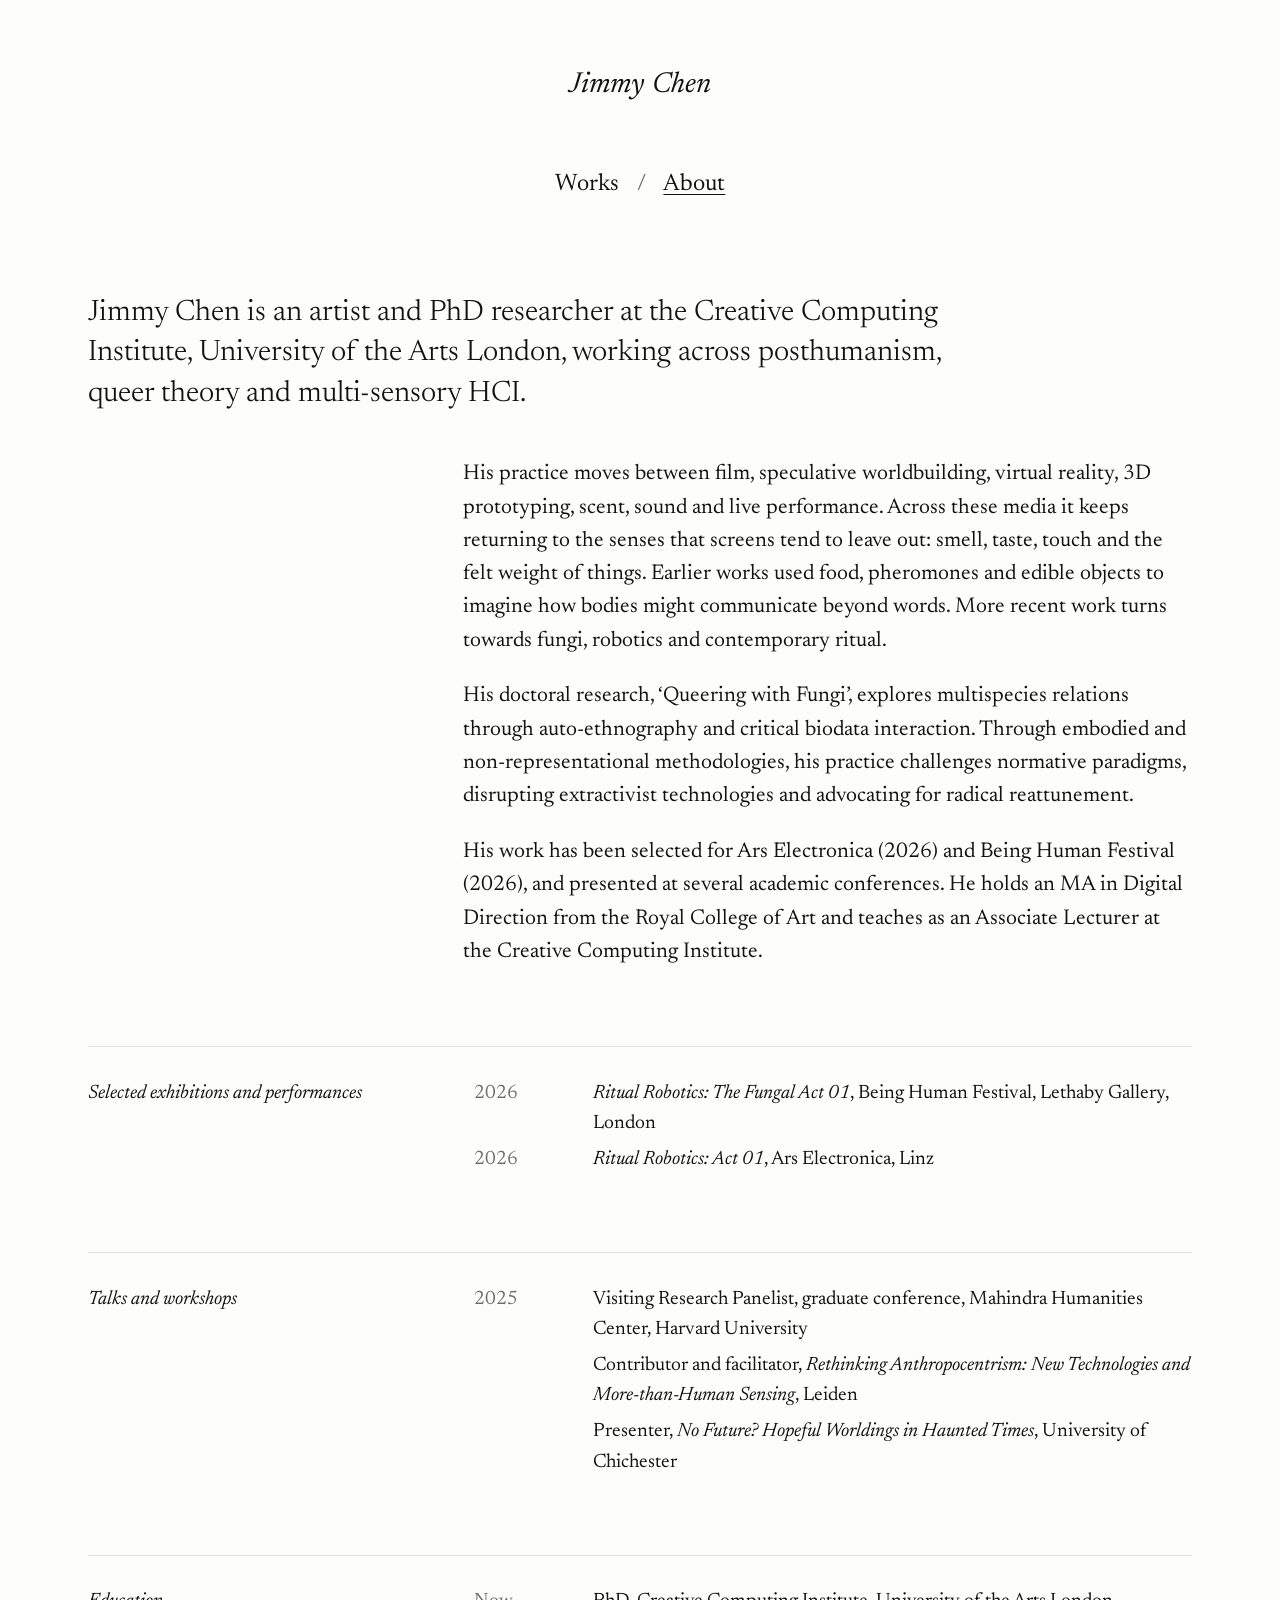
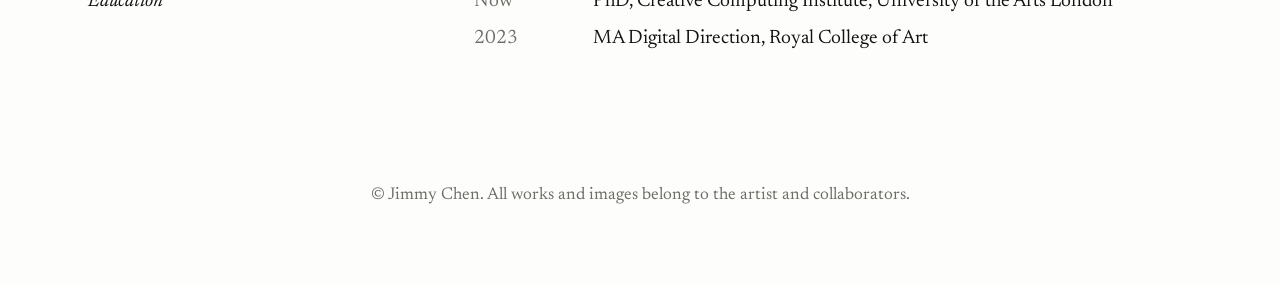
==== about/index.html @ 6575b7d4 "Build portfolio site: works index, seven project pages, About Static site generated from content.py " ====
<!doctype html>
<html lang="en">
<head>
<meta charset="utf-8">
<meta name="viewport" content="width=device-width, initial-scale=1">
<title>About | Jimmy Chen</title>
<meta name="description" content="Jimmy Chen is an artist and PhD researcher at the Creative Computing Institute, University of the Arts London, working across posthumanism, queer theory and multi-sensory HCI.">
<meta property="og:title" content="About | Jimmy Chen">
<meta property="og:description" content="Jimmy Chen is an artist and PhD researcher at the Creative Computing Institute, University of the Arts London, working across posthumanism, queer theory and multi-sensory HCI.">
<link rel="preload" href="../assets/fonts/newsreader-roman.woff2" as="font" type="font/woff2" crossorigin>
<link rel="preload" href="../assets/fonts/newsreader-italic.woff2" as="font" type="font/woff2" crossorigin>
<link rel="stylesheet" href="../assets/css/style.css">
</head>
<body>
<a class="skip" href="#main">Skip to content</a>
<header class="masthead">
<p class="masthead__name"><a href="../">Jimmy Chen</a></p>
<nav aria-label="Main"><ul><li><a href="../">Works</a></li><li><a href="../about/" aria-current="page">About</a></li></ul></nav>
</header>
<main id="main">
<article class="about"><h1 class="skip">About</h1><p class="about__lede">Jimmy Chen is an artist and PhD researcher at the Creative Computing Institute, University of the Arts London, working across posthumanism, queer theory and multi-sensory HCI.</p><div class="prose"><p>His practice moves between film, speculative worldbuilding, virtual reality, 3D prototyping, scent, sound and live performance. Across these media it keeps returning to the senses that screens tend to leave out: smell, taste, touch and the felt weight of things. Earlier works used food, pheromones and edible objects to imagine how bodies might communicate beyond words. More recent work turns towards fungi, robotics and contemporary ritual.</p><p>His doctoral research, &lsquo;Queering with Fungi&rsquo;, explores multispecies relations through auto-ethnography and critical biodata interaction. Through embodied and non-representational methodologies, his practice challenges normative paradigms, disrupting extractivist technologies and advocating for radical reattunement.</p><p>His work has been selected for Ars Electronica (2026) and Being Human Festival (2026), and presented at several academic conferences. He holds an MA in Digital Direction from the Royal College of Art and teaches as an Associate Lecturer at the Creative Computing Institute.</p></div><section class="colophon"><h2>Selected exhibitions and performances</h2><dl><dt>2026</dt><dd><em>Ritual Robotics: The Fungal Act 01</em>, Being Human Festival, Lethaby Gallery, London</dd><dt>2026</dt><dd><em>Ritual Robotics: Act 01</em>, Ars Electronica, Linz</dd></dl></section><section class="colophon"><h2>Talks and workshops</h2><dl><dt>2025</dt><dd>Visiting Research Panelist, graduate conference, Mahindra Humanities Center, Harvard University</dd><dt></dt><dd>Contributor and facilitator, <em>Rethinking Anthropocentrism: New Technologies and More-than-Human Sensing</em>, Leiden</dd><dt></dt><dd>Presenter, <em>No Future? Hopeful Worldings in Haunted Times</em>, University of Chichester</dd></dl></section><section class="colophon"><h2>Education</h2><dl><dt>Now</dt><dd>PhD, Creative Computing Institute, University of the Arts London</dd><dt>2023</dt><dd>MA Digital Direction, Royal College of Art</dd></dl></section></article>
</main>
<footer class="foot"><p>&copy; Jimmy Chen. All works and images belong to the artist and collaborators.</p></footer>
</body>
</html>
---- assets/css/style.css ----
/* Jimmy Chen — portfolio
   One typeface (Newsreader), near-white paper, the works carry the colour. */

@font-face {
  font-family: "Newsreader";
  src: url("../fonts/newsreader-roman.woff2") format("woff2");
  font-weight: 200 800;
  font-style: normal;
  font-display: swap;
  unicode-range: U+0000-00FF, U+0131, U+0152-0153, U+02BB-02BC, U+02C6, U+02DA, U+02DC, U+0304, U+0308, U+0329,
    U+2000-206F, U+20AC, U+2122, U+2191, U+2193, U+2212, U+2215, U+FEFF, U+FFFD;
}
@font-face {
  font-family: "Newsreader";
  src: url("../fonts/newsreader-italic.woff2") format("woff2");
  font-weight: 200 800;
  font-style: italic;
  font-display: swap;
  unicode-range: U+0000-00FF, U+0131, U+0152-0153, U+02BB-02BC, U+02C6, U+02DA, U+02DC, U+0304, U+0308, U+0329,
    U+2000-206F, U+20AC, U+2122, U+2191, U+2193, U+2212, U+2215, U+FEFF, U+FFFD;
}
@font-face {
  font-family: "Newsreader";
  src: url("../fonts/newsreader-roman-ext.woff2") format("woff2");
  font-weight: 200 800;
  font-style: normal;
  font-display: swap;
  unicode-range: U+0100-02BA, U+02BD-02C5, U+02C7-02CC, U+02CE-02D7, U+02DD-02FF, U+1E00-1E9F, U+1EF2-1EFF, U+2020,
    U+20A0-20AB, U+20AD-20C0, U+2113, U+2C60-2C7F, U+A720-A7FF;
}
@font-face {
  font-family: "Newsreader";
  src: url("../fonts/newsreader-italic-ext.woff2") format("woff2");
  font-weight: 200 800;
  font-style: italic;
  font-display: swap;
  unicode-range: U+0100-02BA, U+02BD-02C5, U+02C7-02CC, U+02CE-02D7, U+02DD-02FF, U+1E00-1E9F, U+1EF2-1EFF, U+2020,
    U+20A0-20AB, U+20AD-20C0, U+2113, U+2C60-2C7F, U+A720-A7FF;
}

:root {
  --paper: #fdfdfb;
  --ink: #121212;
  --quiet: #6d6d68;
  --hairline: #e3e3de;
  --spore: #2f46b0; /* the blue of an indigo milk cap; used only for hover and focus */

  --serif: "Newsreader", "Iowan Old Style", "Palatino Linotype", Georgia, serif;
  --gutter: clamp(1.25rem, 5vw, 5.5rem);
  --page: 92rem;
  --gap: clamp(1rem, 2.2vw, 2.25rem);
}

*,
*::before,
*::after {
  box-sizing: border-box;
}

html {
  font-size: clamp(17px, 0.42vw + 14.5px, 21px);
  -webkit-text-size-adjust: 100%;
  scroll-behavior: smooth;
}

body {
  margin: 0;
  background: var(--paper);
  color: var(--ink);
  font-family: var(--serif);
  font-optical-sizing: auto;
  font-weight: 400;
  line-height: 1.55;
  font-variant-numeric: oldstyle-nums;
  text-rendering: optimizeLegibility;
  -webkit-font-smoothing: antialiased;
}

img,
video,
iframe {
  display: block;
  max-width: 100%;
}

img {
  height: auto;
  background: #f1f1ed;
}

a {
  color: inherit;
  text-decoration-thickness: 0.045em;
  text-underline-offset: 0.18em;
}

a:hover {
  color: var(--spore);
}

a:focus-visible {
  outline: 2px solid var(--spore);
  outline-offset: 4px;
  border-radius: 1px;
}

.skip {
  position: absolute;
  left: -999rem;
}
.skip:focus {
  left: 1rem;
  top: 1rem;
  background: var(--paper);
  padding: 0.4rem 0.8rem;
  z-index: 10;
}

/* ---------- Masthead ---------- */

.masthead {
  text-align: center;
  padding: clamp(2.25rem, 5vw, 3.75rem) var(--gutter) 0;
}

.masthead__name {
  margin: 0;
  font-size: 1.45rem;
  font-style: italic;
  font-weight: 400;
  letter-spacing: 0.005em;
}

.masthead__name a,
.masthead nav a {
  text-decoration: none;
}

.masthead nav {
  margin-top: clamp(1.75rem, 4.5vw, 3.25rem);
  font-size: 1.2rem;
}

.masthead nav ul {
  display: flex;
  flex-wrap: wrap;
  justify-content: center;
  gap: 0.2rem 0;
  list-style: none;
  margin: 0;
  padding: 0;
}

.masthead nav li + li::before {
  content: "/";
  margin: 0 0.75em;
  color: var(--quiet);
}

.masthead nav a:hover,
.masthead nav a[aria-current] {
  text-decoration: underline;
  text-decoration-thickness: 0.045em;
}

/* ---------- Works index ---------- */

.works {
  list-style: none;
  display: grid;
  grid-template-columns: repeat(3, minmax(0, 1fr));
  align-items: start;
  gap: clamp(3.5rem, 6vw, 6rem) clamp(2rem, 4.6vw, 5rem);
  max-width: var(--page);
  margin: clamp(3.5rem, 7vw, 6.5rem) auto 0;
  padding: 0 calc(var(--gutter) * 1.4);
}

.work a {
  display: block;
  text-decoration: none;
  text-align: center;
}

.work img {
  width: 100%;
}

.work__title {
  margin: 1.9rem 0 0;
  font-size: 1.4rem;
  font-style: italic;
  font-weight: 400;
  line-height: 1.25;
  text-wrap: balance;
}

.work a:hover .work__title {
  text-decoration: underline;
  text-decoration-thickness: 0.045em;
  text-underline-offset: 0.18em;
}

.work__year {
  margin: 1.5rem 0 0;
  font-size: 0.95rem;
}

.work__summary {
  margin: 0.1rem auto 0;
  max-width: 30em;
  font-size: 0.95rem;
  line-height: 1.45;
  color: var(--ink);
  text-wrap: balance;
}

.work a:hover .work__year,
.work a:hover .work__summary {
  color: var(--ink);
}

/* ---------- Project page ---------- */

.piece {
  max-width: var(--page);
  margin: 0 auto;
  padding: 0 var(--gutter);
}

.piece__head {
  text-align: center;
  margin: clamp(3.5rem, 7vw, 6rem) auto clamp(2.5rem, 5vw, 4.25rem);
  max-width: 46rem;
}

.piece__title {
  margin: 0;
  font-size: clamp(2.1rem, 4.6vw, 3.6rem);
  font-style: italic;
  font-weight: 350;
  line-height: 1.08;
  letter-spacing: -0.012em;
  text-wrap: balance;
}

.piece__meta {
  margin: 1.4rem 0 0;
  font-size: 1rem;
}

.piece__meta span {
  display: block;
}

.piece__meta .where {
  color: var(--quiet);
}

.block {
  margin: 0 0 clamp(3rem, 6.5vw, 6rem);
}

.block figure,
figure.block {
  margin-left: 0;
  margin-right: 0;
}

.block figure {
  margin: 0;
}

.block img {
  width: 100%;
}

figcaption {
  margin-top: 0.65rem;
  font-size: 0.86rem;
  line-height: 1.4;
  color: var(--quiet);
}

.prose {
  max-width: 35em;
  font-size: 1.08rem;
}

.prose p {
  margin: 0 0 1.05em;
  hanging-punctuation: first;
}

.prose p:last-child {
  margin-bottom: 0;
}

/* image hung to the right two thirds, text tucked beneath it */
.block--right > figure,
.block--right > .prose,
.block--inset > .prose {
  margin-left: 34%;
}

.block--right > .prose {
  margin-top: clamp(2rem, 4vw, 3.5rem);
  padding-left: 1.5%;
}

.block--left > figure {
  margin-right: 34%;
}

.block--center > figure {
  width: min(100%, 44rem);
  margin-inline: auto;
}

.block--center > .prose,
.prose--center {
  margin-inline: auto;
}

/* image and text side by side */
.block--split {
  display: grid;
  grid-template-columns: minmax(0, var(--img, 62fr)) minmax(0, var(--txt, 38fr));
  gap: clamp(1.75rem, 4vw, 4rem);
  align-items: start;
}

.block--split.flip > figure {
  order: 2;
}

.block--split.flip {
  grid-template-columns: minmax(0, var(--txt, 38fr)) minmax(0, var(--img, 62fr));
}

/* a run of images sharing one height */
.block--row {
  display: flex;
  gap: var(--gap);
  align-items: flex-start;
}

.block--row + .block--row.tight,
.tight {
  margin-top: calc(var(--gap) - clamp(3rem, 6.5vw, 6rem));
}

/* video */
.frame {
  position: relative;
  aspect-ratio: 16 / 9;
  background: #0d0d0d;
}

.frame iframe {
  position: absolute;
  inset: 0;
  width: 100%;
  height: 100%;
  border: 0;
}

.block--videos {
  display: grid;
  grid-template-columns: repeat(auto-fit, minmax(min(100%, 22rem), 1fr));
  gap: var(--gap);
}

.block--videos:has(> figure:only-child) {
  max-width: 54rem;
  margin-inline: auto;
}

/* credits and links */
.colophon {
  display: grid;
  grid-template-columns: 34% minmax(0, 1fr);
  border-top: 1px solid var(--hairline);
  padding-top: 1.6rem;
  font-size: 0.98rem;
}

.colophon h2 {
  margin: 0;
  font-size: inherit;
  font-style: italic;
  font-weight: 400;
}

.colophon dl {
  margin: 0;
  padding-left: 1.5%;
  display: grid;
  grid-template-columns: minmax(9rem, 16rem) minmax(0, 1fr);
  gap: 0.3rem 1.5rem;
}

.colophon dt {
  color: var(--quiet);
}

.colophon dd {
  margin: 0;
}

.colophon ul {
  list-style: none;
  margin: 0;
  padding: 0 0 0 1.5%;
}

.colophon li + li {
  margin-top: 0.3rem;
}

.colophon + .colophon {
  margin-top: -3.2rem;
}

.pager {
  display: flex;
  justify-content: space-between;
  gap: 2rem;
  border-top: 1px solid var(--hairline);
  margin: clamp(4rem, 8vw, 7rem) 0 0;
  padding-top: 1.6rem;
  font-size: 1.05rem;
}

.pager a {
  text-decoration: none;
  max-width: 46%;
}

.pager a:hover em {
  text-decoration: underline;
  text-decoration-thickness: 0.045em;
}

.pager small {
  display: block;
  font-size: 0.86rem;
  color: var(--quiet);
}

.pager .next {
  text-align: right;
  margin-left: auto;
}

/* ---------- About ---------- */

.about {
  max-width: 62rem;
  margin: clamp(3.5rem, 7vw, 6rem) auto 0;
  padding: 0 var(--gutter);
}

.about__lede {
  font-size: clamp(1.35rem, 2.3vw, 1.75rem);
  line-height: 1.38;
  font-weight: 350;
  margin: 0 0 2.2rem;
  max-width: 30em;
  text-wrap: pretty;
}

.about .prose {
  margin-left: 34%;
  max-width: none;
}

.about .prose p {
  max-width: 35em;
}

.about .colophon {
  margin-top: clamp(3rem, 6vw, 4.5rem);
}

.about .colophon dl {
  grid-template-columns: 4.5rem minmax(0, 1fr);
}

/* ---------- Footer ---------- */

.foot {
  max-width: var(--page);
  margin: clamp(5rem, 10vw, 9rem) auto 0;
  padding: 0 var(--gutter) 3rem;
  text-align: center;
  font-size: 0.86rem;
  color: var(--quiet);
}

.foot a {
  text-decoration: none;
}

/* ---------- Smaller screens ---------- */

@media (max-width: 62rem) {
  .works {
    grid-template-columns: repeat(2, minmax(0, 1fr));
    padding: 0 var(--gutter);
  }
}

@media (max-width: 46rem) {
  .works {
    grid-template-columns: minmax(0, 1fr);
  }

  .block--right > figure,
  .block--right > .prose,
  .block--inset > .prose,
  .about .prose {
    margin-left: 0;
    padding-left: 0;
  }

  .block--left > figure {
    margin-right: 0;
  }

  .block--split,
  .block--split.flip {
    grid-template-columns: minmax(0, 1fr);
  }

  .block--split.flip > figure {
    order: 0;
  }

  .block--row {
    flex-wrap: wrap;
  }

  .block--row > figure {
    flex: 1 1 100% !important;
  }

  .block--row.keep {
    flex-wrap: nowrap;
  }

  .block--row.keep > figure {
    flex: var(--ar) 1 0% !important;
  }

  .colophon,
  .colophon dl {
    grid-template-columns: minmax(0, 1fr);
  }

  .colophon dl,
  .colophon ul {
    padding-left: 0;
    margin-top: 0.8rem;
  }

  .colophon dd {
    margin-bottom: 0.5rem;
  }

  .about .colophon dl {
    grid-template-columns: 4rem minmax(0, 1fr);
  }
}

@media (prefers-reduced-motion: reduce) {
  html {
    scroll-behavior: auto;
  }
}

@media print {
  .masthead nav,
  .pager,
  .frame {
    display: none;
  }
}
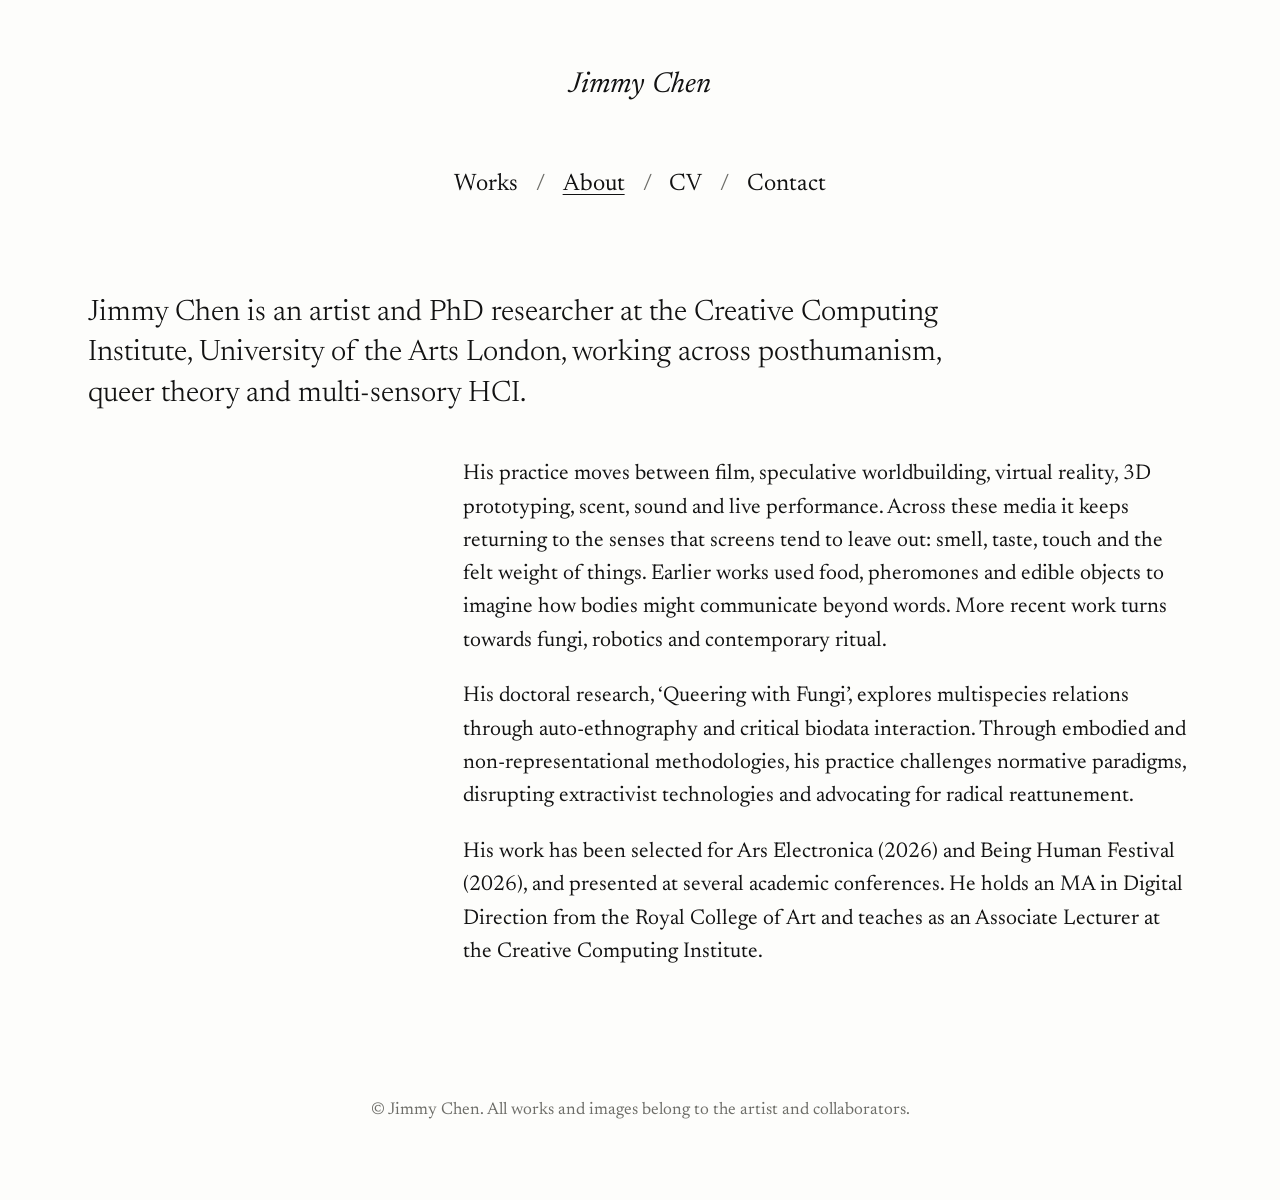
==== commit 73bcb636: "Add CV and Contact pages, speed up image and video loading - New CV and Contact pages; About keeps t" ====
--- a/about/index.html
+++ b/about/index.html
@@ -15,11 +15,12 @@
 <a class="skip" href="#main">Skip to content</a>
 <header class="masthead">
 <p class="masthead__name"><a href="../">Jimmy Chen</a></p>
-<nav aria-label="Main"><ul><li><a href="../">Works</a></li><li><a href="../about/" aria-current="page">About</a></li></ul></nav>
+<nav aria-label="Main"><ul><li><a href="../">Works</a></li><li><a href="../about/" aria-current="page">About</a></li><li><a href="../cv/">CV</a></li><li><a href="../contact/">Contact</a></li></ul></nav>
 </header>
 <main id="main">
-<article class="about"><h1 class="skip">About</h1><p class="about__lede">Jimmy Chen is an artist and PhD researcher at the Creative Computing Institute, University of the Arts London, working across posthumanism, queer theory and multi-sensory HCI.</p><div class="prose"><p>His practice moves between film, speculative worldbuilding, virtual reality, 3D prototyping, scent, sound and live performance. Across these media it keeps returning to the senses that screens tend to leave out: smell, taste, touch and the felt weight of things. Earlier works used food, pheromones and edible objects to imagine how bodies might communicate beyond words. More recent work turns towards fungi, robotics and contemporary ritual.</p><p>His doctoral research, &lsquo;Queering with Fungi&rsquo;, explores multispecies relations through auto-ethnography and critical biodata interaction. Through embodied and non-representational methodologies, his practice challenges normative paradigms, disrupting extractivist technologies and advocating for radical reattunement.</p><p>His work has been selected for Ars Electronica (2026) and Being Human Festival (2026), and presented at several academic conferences. He holds an MA in Digital Direction from the Royal College of Art and teaches as an Associate Lecturer at the Creative Computing Institute.</p></div><section class="colophon"><h2>Selected exhibitions and performances</h2><dl><dt>2026</dt><dd><em>Ritual Robotics: The Fungal Act 01</em>, Being Human Festival, Lethaby Gallery, London</dd><dt>2026</dt><dd><em>Ritual Robotics: Act 01</em>, Ars Electronica, Linz</dd></dl></section><section class="colophon"><h2>Talks and workshops</h2><dl><dt>2025</dt><dd>Visiting Research Panelist, graduate conference, Mahindra Humanities Center, Harvard University</dd><dt></dt><dd>Contributor and facilitator, <em>Rethinking Anthropocentrism: New Technologies and More-than-Human Sensing</em>, Leiden</dd><dt></dt><dd>Presenter, <em>No Future? Hopeful Worldings in Haunted Times</em>, University of Chichester</dd></dl></section><section class="colophon"><h2>Education</h2><dl><dt>Now</dt><dd>PhD, Creative Computing Institute, University of the Arts London</dd><dt>2023</dt><dd>MA Digital Direction, Royal College of Art</dd></dl></section></article>
+<article class="about"><h1 class="skip">About</h1><p class="about__lede">Jimmy Chen is an artist and PhD researcher at the Creative Computing Institute, University of the Arts London, working across posthumanism, queer theory and multi-sensory HCI.</p><div class="prose"><p>His practice moves between film, speculative worldbuilding, virtual reality, 3D prototyping, scent, sound and live performance. Across these media it keeps returning to the senses that screens tend to leave out: smell, taste, touch and the felt weight of things. Earlier works used food, pheromones and edible objects to imagine how bodies might communicate beyond words. More recent work turns towards fungi, robotics and contemporary ritual.</p><p>His doctoral research, &lsquo;Queering with Fungi&rsquo;, explores multispecies relations through auto-ethnography and critical biodata interaction. Through embodied and non-representational methodologies, his practice challenges normative paradigms, disrupting extractivist technologies and advocating for radical reattunement.</p><p>His work has been selected for Ars Electronica (2026) and Being Human Festival (2026), and presented at several academic conferences. He holds an MA in Digital Direction from the Royal College of Art and teaches as an Associate Lecturer at the Creative Computing Institute.</p></div></article>
 </main>
 <footer class="foot"><p>&copy; Jimmy Chen. All works and images belong to the artist and collaborators.</p></footer>
+
 </body>
 </html>
--- a/assets/css/style.css
+++ b/assets/css/style.css
@@ -586,3 +586,139 @@
     display: none;
   }
 }
+
+/* ---------- Video poster: the player only loads when asked ---------- */
+
+.play {
+  position: absolute;
+  inset: 0;
+  display: block;
+}
+
+.play img {
+  width: 100%;
+  height: 100%;
+  object-fit: cover;
+  background: #0d0d0d;
+}
+
+.play__btn {
+  position: absolute;
+  left: 50%;
+  top: 50%;
+  width: 4.4rem;
+  height: 4.4rem;
+  margin: -2.2rem 0 0 -2.2rem;
+  border-radius: 50%;
+  background: var(--paper);
+  transition: transform 0.15s ease;
+}
+
+.play__btn::after {
+  content: "";
+  position: absolute;
+  left: 53%;
+  top: 50%;
+  transform: translate(-50%, -50%);
+  border-style: solid;
+  border-width: 0.7rem 0 0.7rem 1.15rem;
+  border-color: transparent transparent transparent var(--ink);
+}
+
+.play:hover .play__btn,
+.play:focus-visible .play__btn {
+  transform: scale(1.08);
+}
+
+/* ---------- CV and contact ---------- */
+
+.cv .about__lede {
+  font-style: italic;
+  margin-bottom: 0;
+}
+
+.cv .colophon {
+  margin-top: clamp(2rem, 4vw, 3rem);
+}
+
+.cv .colophon dl {
+  grid-template-columns: 6.2rem minmax(0, 1fr);
+  gap: 0.55rem 1.5rem;
+}
+
+.cv dd {
+  max-width: 36em;
+}
+
+.contact__list {
+  margin: 0 0 0 34%;
+  display: grid;
+  grid-template-columns: 6.2rem minmax(0, 1fr);
+  gap: 0.5rem 1.5rem;
+  font-size: 1.08rem;
+}
+
+.contact__list dt {
+  color: var(--quiet);
+}
+
+.contact__list dd {
+  margin: 0;
+}
+
+/* ---------- Research ---------- */
+
+.piece__sub {
+  margin: 0.9rem auto 0;
+  max-width: 30em;
+  font-size: clamp(1.1rem, 1.7vw, 1.35rem);
+  line-height: 1.35;
+  text-wrap: balance;
+}
+
+.block__head {
+  margin: 0 0 1.1rem 34%;
+  font-size: 1.35rem;
+  font-style: italic;
+  font-weight: 400;
+  line-height: 1.25;
+}
+
+.refs ul {
+  font-size: 0.9rem;
+  line-height: 1.45;
+}
+
+.refs li {
+  padding-left: 1.6em;
+  text-indent: -1.6em;
+  max-width: 44em;
+}
+
+@media (max-width: 46rem) {
+  .contact__list,
+  .block__head {
+    margin-left: 0;
+  }
+
+  .cv .colophon dl,
+  .contact__list {
+    grid-template-columns: 5.4rem minmax(0, 1fr);
+  }
+}
+
+@media (prefers-reduced-motion: reduce) {
+  .play__btn {
+    transition: none;
+  }
+}
+
+@media (max-width: 30rem) {
+  .masthead nav {
+    font-size: 1.02rem;
+  }
+
+  .masthead nav li + li::before {
+    margin: 0 0.45em;
+  }
+}
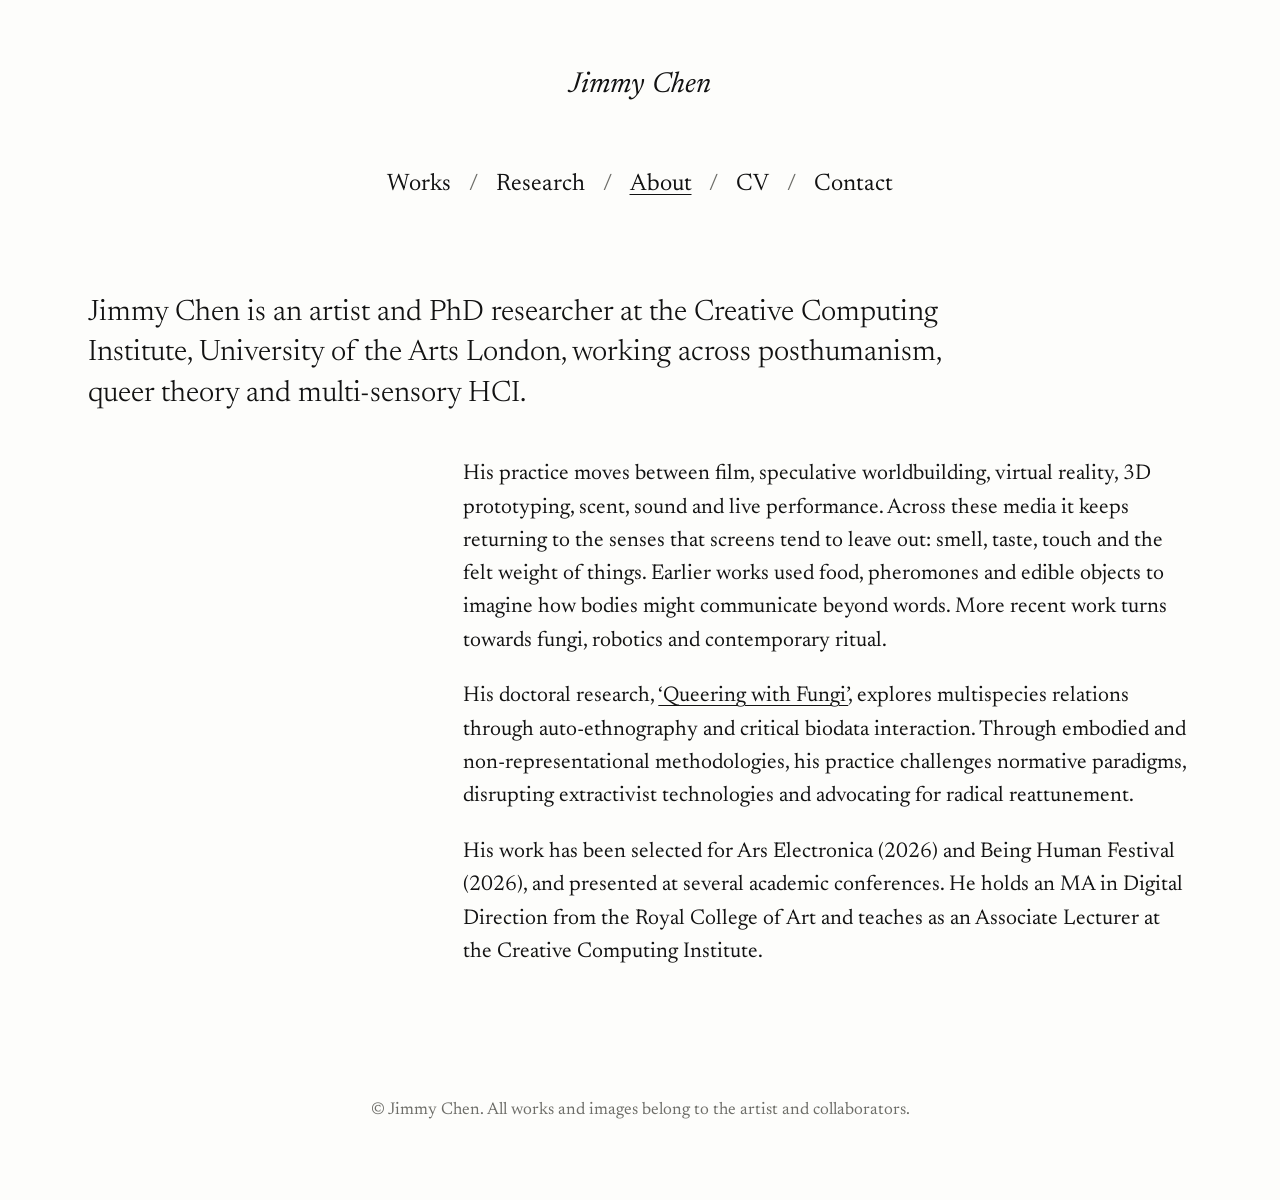
==== commit 78f4e970: "Add Research page: Queering with Fungi Overview of the PhD research with images from the growing pra" ====
--- a/about/index.html
+++ b/about/index.html
@@ -15,10 +15,10 @@
 <a class="skip" href="#main">Skip to content</a>
 <header class="masthead">
 <p class="masthead__name"><a href="../">Jimmy Chen</a></p>
-<nav aria-label="Main"><ul><li><a href="../">Works</a></li><li><a href="../about/" aria-current="page">About</a></li><li><a href="../cv/">CV</a></li><li><a href="../contact/">Contact</a></li></ul></nav>
+<nav aria-label="Main"><ul><li><a href="../">Works</a></li><li><a href="../research/">Research</a></li><li><a href="../about/" aria-current="page">About</a></li><li><a href="../cv/">CV</a></li><li><a href="../contact/">Contact</a></li></ul></nav>
 </header>
 <main id="main">
-<article class="about"><h1 class="skip">About</h1><p class="about__lede">Jimmy Chen is an artist and PhD researcher at the Creative Computing Institute, University of the Arts London, working across posthumanism, queer theory and multi-sensory HCI.</p><div class="prose"><p>His practice moves between film, speculative worldbuilding, virtual reality, 3D prototyping, scent, sound and live performance. Across these media it keeps returning to the senses that screens tend to leave out: smell, taste, touch and the felt weight of things. Earlier works used food, pheromones and edible objects to imagine how bodies might communicate beyond words. More recent work turns towards fungi, robotics and contemporary ritual.</p><p>His doctoral research, &lsquo;Queering with Fungi&rsquo;, explores multispecies relations through auto-ethnography and critical biodata interaction. Through embodied and non-representational methodologies, his practice challenges normative paradigms, disrupting extractivist technologies and advocating for radical reattunement.</p><p>His work has been selected for Ars Electronica (2026) and Being Human Festival (2026), and presented at several academic conferences. He holds an MA in Digital Direction from the Royal College of Art and teaches as an Associate Lecturer at the Creative Computing Institute.</p></div></article>
+<article class="about"><h1 class="skip">About</h1><p class="about__lede">Jimmy Chen is an artist and PhD researcher at the Creative Computing Institute, University of the Arts London, working across posthumanism, queer theory and multi-sensory HCI.</p><div class="prose"><p>His practice moves between film, speculative worldbuilding, virtual reality, 3D prototyping, scent, sound and live performance. Across these media it keeps returning to the senses that screens tend to leave out: smell, taste, touch and the felt weight of things. Earlier works used food, pheromones and edible objects to imagine how bodies might communicate beyond words. More recent work turns towards fungi, robotics and contemporary ritual.</p><p>His doctoral research, <a href="../research/">&lsquo;Queering with Fungi&rsquo;</a>, explores multispecies relations through auto-ethnography and critical biodata interaction. Through embodied and non-representational methodologies, his practice challenges normative paradigms, disrupting extractivist technologies and advocating for radical reattunement.</p><p>His work has been selected for Ars Electronica (2026) and Being Human Festival (2026), and presented at several academic conferences. He holds an MA in Digital Direction from the Royal College of Art and teaches as an Associate Lecturer at the Creative Computing Institute.</p></div></article>
 </main>
 <footer class="foot"><p>&copy; Jimmy Chen. All works and images belong to the artist and collaborators.</p></footer>
 
